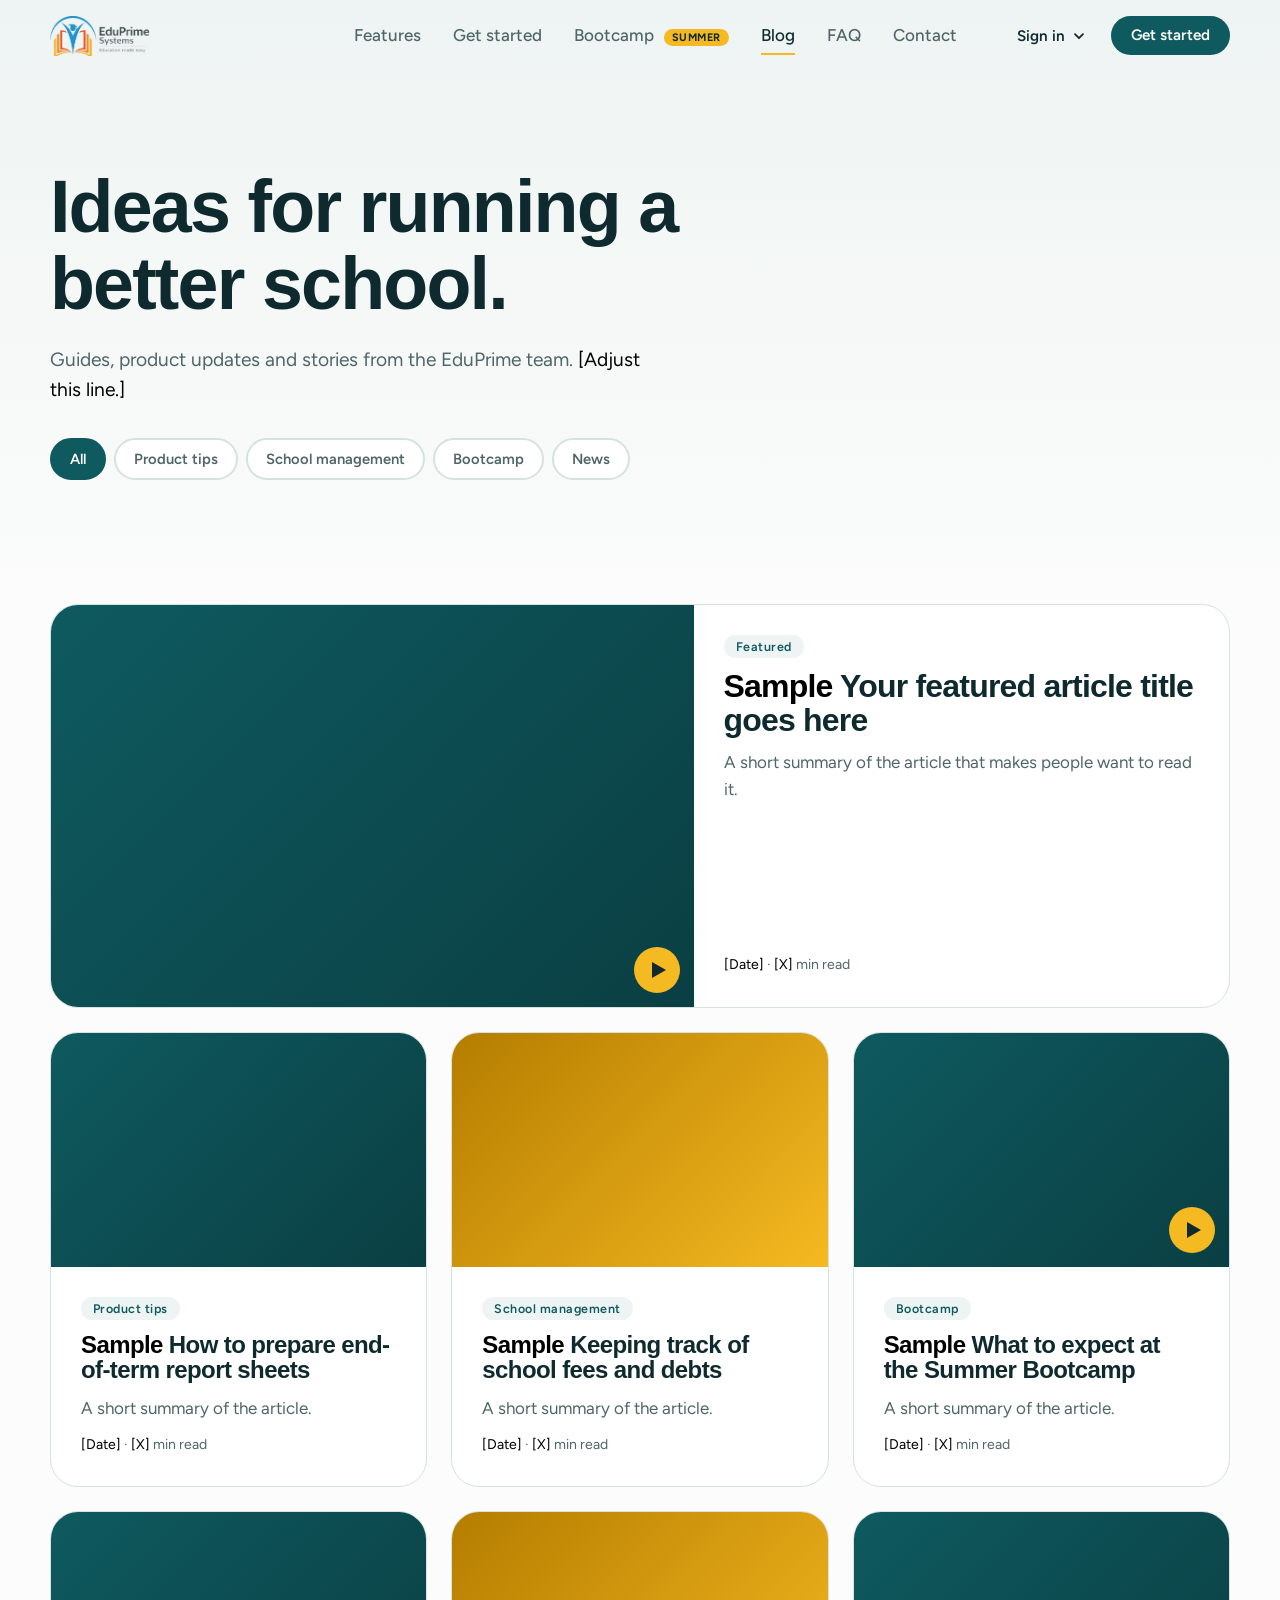
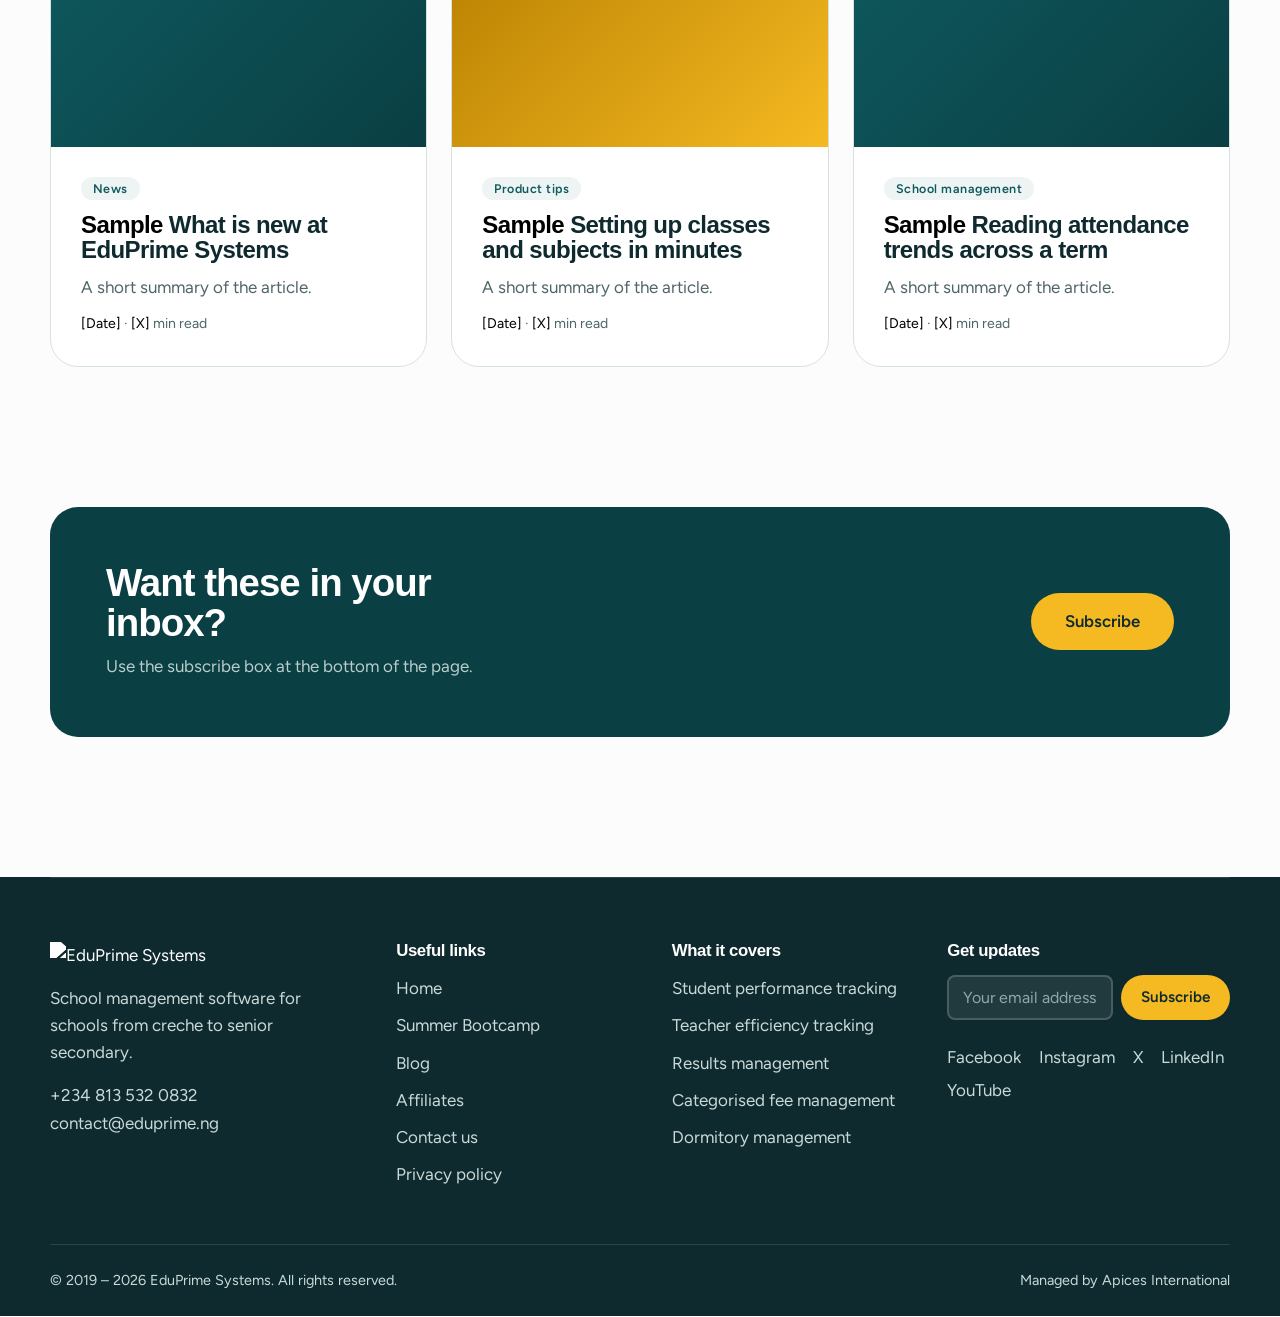
==== blog/index.html @ 41869738 "feat: add Summer Bootcamp and Blog, with single-page navigation Builds on the initial redesign. This" ====
<!DOCTYPE html>
<html lang="en">
<head>
  <meta charset="UTF-8" />
  <meta name="viewport" content="width=device-width, initial-scale=1, viewport-fit=cover" />
  <title>Blog | EduPrime Systems</title>
  <link rel="icon" type="image/png" sizes="150x120" href="../assets/img/favicon.png" />
  <link rel="apple-touch-icon" href="../assets/img/favicon.png" />
  <meta name="description" content="Guides, news and stories from EduPrime Systems, school management software for Nigerian schools." />
  <meta name="theme-color" content="#0F2A2E" />
  <script>document.documentElement.classList.add("js");</script>

  <link rel="preconnect" href="https://fonts.googleapis.com" />
  <link rel="preconnect" href="https://fonts.gstatic.com" crossorigin />
  <link href="https://fonts.googleapis.com/css2?family=Figtree:wght@400;500;600&display=swap" rel="stylesheet" />
  <link rel="stylesheet" href="../css/styles.css" />
  <link rel="stylesheet" href="../css/sections.css" />
</head>
<body>
  <a class="skip-link" href="#main">Skip to content</a>
  <div class="scroll-progress" aria-hidden="true"><i id="scroll-bar"></i></div>

  <svg width="0" height="0" style="position:absolute" aria-hidden="true">
    <symbol id="i-check" viewBox="0 0 20 20"><path d="M4 10.5l4 4 8-9" fill="none" stroke="currentColor" stroke-width="2.2" stroke-linecap="round" stroke-linejoin="round"/></symbol>
    <symbol id="i-arrow" viewBox="0 0 20 20"><path d="M4 10h12M11 5l5 5-5 5" fill="none" stroke="currentColor" stroke-width="2" stroke-linecap="round" stroke-linejoin="round"/></symbol>
    <symbol id="i-person" viewBox="0 0 120 120"><circle cx="60" cy="42" r="22" fill="currentColor"/><path d="M16 112c0-26 20-42 44-42s44 16 44 42z" fill="currentColor"/></symbol>
  </svg>

  <header class="site-header" id="top">
    <div class="container nav">
      <a class="brand" href="../" aria-label="EduPrime Systems home">
        <!-- Tip: save the logo into /assets/img/ and point this at the local copy -->
        <img src="/assets/img/logo.png" alt="EduPrime Systems" height="40" />
      </a>

      <button class="nav-toggle" aria-expanded="false" aria-controls="primary-nav" aria-label="Open menu">
        <span></span><span></span><span></span>
      </button>

      <nav id="primary-nav" class="primary-nav" aria-label="Main">
        <ul class="nav-links">
          <li><a href="../#features">Features</a></li>
          <li><a href="../#setup">Get started</a></li>
          <li><a href="../summer-bootcamp/">Bootcamp <span class="nav-pill">Summer</span></a></li>
          <li><a href="../blog/" aria-current="page">Blog</a></li>
          <li><a href="../#faq">FAQ</a></li>
          <li><a href="../#contact-us">Contact</a></li>
        </ul>

        <div class="nav-actions">
          <div class="dropdown">
            <button class="dropdown-toggle" aria-expanded="false" aria-haspopup="true">
              Sign in
              <svg width="12" height="12" viewBox="0 0 12 12" aria-hidden="true"><path d="M2 4.2l4 4 4-4" fill="none" stroke="currentColor" stroke-width="1.8" stroke-linecap="round" stroke-linejoin="round"/></svg>
            </button>
            <ul class="dropdown-menu" hidden>
              <!-- TODO: replace the "#" links with your real staff and student login URLs -->
              <li><a href="#">Staff</a></li>
              <li><a href="#">Student</a></li>
              <li><a href="https://eduprime.ng/login">Affiliate</a></li>
            </ul>
          </div>
          <a class="btn btn-primary btn-sm" data-magnetic href="https://eduprime.ng/school-register">Get started</a>
        </div>
      </nav>
    </div>
  </header>

  <main id="main" data-page="blog">
    <section class="page-hero mist">
      <div class="container">
        <h1>Ideas for running a better school.</h1>
        <p class="lead">Guides, product updates and stories from the EduPrime team. <mark class="tbc">[Adjust this line.]</mark></p>

        <!-- Categories are placeholders. Keep data-filter values equal to each card's data-category. -->
        <div class="filters" role="group" aria-label="Filter articles">
          <button class="filter-chip" type="button" data-filter="all" aria-pressed="true">All</button>
          <button class="filter-chip" type="button" data-filter="tips" aria-pressed="false">Product tips</button>
          <button class="filter-chip" type="button" data-filter="management" aria-pressed="false">School management</button>
          <button class="filter-chip" type="button" data-filter="bootcamp" aria-pressed="false">Bootcamp</button>
          <button class="filter-chip" type="button" data-filter="news" aria-pressed="false">News</button>
        </div>
      </div>
    </section>

    <section class="section" style="padding-top: 0;">
      <div class="container">
        <div class="featured" data-reveal>
          <article class="post-card post-card--lead" data-cursor="Read">
      <div class="post-media">
        <img src="../assets/img/blog/post-1.jpg" alt="" loading="lazy" width="800" height="500" /><span class="badge-video" aria-hidden="true"></span>
      </div>
      <div class="post-body">
        <span class="tag-pill">Featured</span>
        <h3><a href="sample-post/"><mark class="tbc">Sample</mark> Your featured article title goes here</a></h3>
        <p class="post-excerpt">A short summary of the article that makes people want to read it.</p>
        <p class="post-meta"><mark class="tbc">[Date]</mark> &middot; <mark class="tbc">[X]</mark> min read</p>
      </div>
    </article>
        </div>

        <div class="post-grid">
          <article class="post-card" data-category="tips" data-cursor="Read">
      <div class="post-media">
        <img src="../assets/img/blog/post-2.jpg" alt="" loading="lazy" width="800" height="500" />
      </div>
      <div class="post-body">
        <span class="tag-pill">Product tips</span>
        <h3><a href="sample-post/"><mark class="tbc">Sample</mark> How to prepare end-of-term report sheets</a></h3>
        <p class="post-excerpt">A short summary of the article.</p>
        <p class="post-meta"><mark class="tbc">[Date]</mark> &middot; <mark class="tbc">[X]</mark> min read</p>
      </div>
    </article>
          <article class="post-card" data-category="management" data-cursor="Read">
      <div class="post-media">
        <img src="../assets/img/blog/post-3.jpg" alt="" loading="lazy" width="800" height="500" />
      </div>
      <div class="post-body">
        <span class="tag-pill">School management</span>
        <h3><a href="sample-post/"><mark class="tbc">Sample</mark> Keeping track of school fees and debts</a></h3>
        <p class="post-excerpt">A short summary of the article.</p>
        <p class="post-meta"><mark class="tbc">[Date]</mark> &middot; <mark class="tbc">[X]</mark> min read</p>
      </div>
    </article>
          <article class="post-card" data-category="bootcamp" data-cursor="Read">
      <div class="post-media">
        <img src="../assets/img/blog/post-4.jpg" alt="" loading="lazy" width="800" height="500" /><span class="badge-video" aria-hidden="true"></span>
      </div>
      <div class="post-body">
        <span class="tag-pill">Bootcamp</span>
        <h3><a href="sample-post/"><mark class="tbc">Sample</mark> What to expect at the Summer Bootcamp</a></h3>
        <p class="post-excerpt">A short summary of the article.</p>
        <p class="post-meta"><mark class="tbc">[Date]</mark> &middot; <mark class="tbc">[X]</mark> min read</p>
      </div>
    </article>
          <article class="post-card" data-category="news" data-cursor="Read">
      <div class="post-media">
        <img src="../assets/img/blog/post-5.jpg" alt="" loading="lazy" width="800" height="500" />
      </div>
      <div class="post-body">
        <span class="tag-pill">News</span>
        <h3><a href="sample-post/"><mark class="tbc">Sample</mark> What is new at EduPrime Systems</a></h3>
        <p class="post-excerpt">A short summary of the article.</p>
        <p class="post-meta"><mark class="tbc">[Date]</mark> &middot; <mark class="tbc">[X]</mark> min read</p>
      </div>
    </article>
          <article class="post-card" data-category="tips" data-cursor="Read">
      <div class="post-media">
        <img src="../assets/img/blog/post-6.jpg" alt="" loading="lazy" width="800" height="500" />
      </div>
      <div class="post-body">
        <span class="tag-pill">Product tips</span>
        <h3><a href="sample-post/"><mark class="tbc">Sample</mark> Setting up classes and subjects in minutes</a></h3>
        <p class="post-excerpt">A short summary of the article.</p>
        <p class="post-meta"><mark class="tbc">[Date]</mark> &middot; <mark class="tbc">[X]</mark> min read</p>
      </div>
    </article>
          <article class="post-card" data-category="management" data-cursor="Read">
      <div class="post-media">
        <img src="../assets/img/blog/post-7.jpg" alt="" loading="lazy" width="800" height="500" />
      </div>
      <div class="post-body">
        <span class="tag-pill">School management</span>
        <h3><a href="sample-post/"><mark class="tbc">Sample</mark> Reading attendance trends across a term</a></h3>
        <p class="post-excerpt">A short summary of the article.</p>
        <p class="post-meta"><mark class="tbc">[Date]</mark> &middot; <mark class="tbc">[X]</mark> min read</p>
      </div>
    </article>
        </div>
        <p class="empty-note" hidden>No articles in this category yet. Check back soon.</p>
      </div>
    </section>

    <section class="section" style="padding-top: 0;">
      <div class="container">
        <div class="cta-band" data-reveal>
          <div>
            <h2>Want these in your inbox?</h2>
            <p>Use the subscribe box at the bottom of the page.</p>
          </div>
          <a class="btn btn-accent btn-lg" data-magnetic href="#finale">Subscribe</a>
        </div>
      </div>
    </section>
  </main>

  <footer class="site-footer" id="finale">
    <div class="container footer-grid">
      <div class="footer-brand">
        <img src="https://eduprime.ng/assets/img/logo-small.png" alt="EduPrime Systems" height="36" />
        <p>School management software for schools from creche to senior secondary.</p>
        <p><a href="tel:+2348135320832">+234 813 532 0832</a><br /><a href="mailto:contact@eduprime.ng">contact@eduprime.ng</a></p>
      </div>

      <nav aria-label="Useful links">
        <h4>Useful links</h4>
        <ul>
          <li><a href="../">Home</a></li>
          <li><a href="../summer-bootcamp/">Summer Bootcamp</a></li>
          <li><a href="../blog/">Blog</a></li>
          <li><a href="../#affiliates">Affiliates</a></li>
          <li><a href="../#contact-us">Contact us</a></li>
          <li><a href="#">Privacy policy</a></li>
        </ul>
      </nav>

      <nav aria-label="Features">
        <h4>What it covers</h4>
        <ul>
          <li><a href="../#features">Student performance tracking</a></li>
          <li><a href="../#features">Teacher efficiency tracking</a></li>
          <li><a href="../#features">Results management</a></li>
          <li><a href="../#features">Categorised fee management</a></li>
          <li><a href="../#features">Dormitory management</a></li>
        </ul>
      </nav>

      <div>
        <h4>Get updates</h4>
        <form class="newsletter" id="newsletter" novalidate>
          <label class="sr-only" for="n-email">Email address</label>
          <input id="n-email" type="email" placeholder="Your email address" autocomplete="email" required />
          <button class="btn btn-accent btn-sm" type="submit">Subscribe</button>
        </form>
        <ul class="social">
          <!-- TODO: add your real social profile URLs -->
          <li><a href="#">Facebook</a></li>
          <li><a href="#">Instagram</a></li>
          <li><a href="#">X</a></li>
          <li><a href="#">LinkedIn</a></li>
          <li><a href="#">YouTube</a></li>
        </ul>
      </div>
    </div>

    <div class="container footer-base">
      <p>&copy; 2019 &ndash; <span id="year">2026</span> EduPrime Systems. All rights reserved.</p>
      <p>Managed by <a href="tel:+2348135320832">Apices International</a></p>
    </div>
  </footer>

  <div class="toast" id="toast" role="status" aria-live="polite"></div>

  <script src="../js/app.js"></script>
</body>
</html>
---- css/styles.css ----
:root {
  --ink: #0f2a2e;
  --teal: #0e5a5f;
  --teal-deep: #0a3f43;
  --pencil: #f5b921;
  --pencil-dark: #d99d0a;
  --paper: #fbfcfb;
  --mist: #eef4f3;
  --line: #d6e2e0;
  --muted: #4f6568;
  --ok: #1f8a5b;
  --part: #e0a100;
  --owe: #c2415d;

  --font-display: Arial, "Helvetica Neue", Helvetica, "Liberation Sans", sans-serif;
  --font-body: "Figtree", "Segoe UI", system-ui, sans-serif;

  --r-sm: 8px;
  --r-md: 16px;
  --r-lg: 28px;
  --header-h: 72px;
  --ease: cubic-bezier(.2, .7, .2, 1);
}

/*  Base  */
*, *::before, *::after { box-sizing: border-box; }
html { scroll-behavior: smooth; scroll-padding-top: calc(var(--header-h) + 16px); }
body {
  margin: 0; font-family: var(--font-body); font-size: 1.0625rem; line-height: 1.6;
  color: var(--ink); background: var(--paper); -webkit-font-smoothing: antialiased; overflow-x: hidden;
}
html.js:not(.is-ready) body { overflow: hidden; }
img { max-width: 100%; height: auto; display: block; }
a { color: inherit; }
h1, h2, h3, h4 { font-family: var(--font-display); line-height: 1.05; margin: 0; letter-spacing: -0.025em; }
h1 { font-size: clamp(2.8rem, 7.4vw, 6rem); font-weight: 800; }
h2 { font-size: clamp(2rem, 4.6vw, 3.4rem); font-weight: 700; }
h3 { font-size: 1.35rem; font-weight: 700; }
p { margin: 0; }
ul { margin: 0; padding: 0; list-style: none; }

.container { width: min(1180px, 100% - clamp(40px, 8vw, 80px)); margin-inline: auto; }
.sr-only { position: absolute; width: 1px; height: 1px; overflow: hidden; clip: rect(0 0 0 0); white-space: nowrap; }
.skip-link { position: absolute; left: 16px; top: -60px; z-index: 300; background: var(--ink); color: #fff; padding: 10px 16px; border-radius: var(--r-sm); }
.skip-link:focus { top: 12px; }
:focus-visible { outline: 3px solid var(--pencil); outline-offset: 3px; border-radius: 4px; }

.lead { font-size: 1.2rem; color: var(--muted); max-width: 54ch; margin-top: 22px; }
.eyebrow { font: 600 .82rem var(--font-body); letter-spacing: .14em; text-transform: uppercase; color: var(--teal); margin-bottom: 16px; }
.eyebrow-light { color: var(--pencil); }

/*  Buttons & links  */
.btn {
  display: inline-flex; align-items: center; justify-content: center; gap: 10px;
  padding: 14px 26px; border-radius: 999px; border: 2px solid transparent;
  font: 600 1rem/1 var(--font-body); text-decoration: none; cursor: pointer; will-change: transform;
  transition: background-color .25s ease, color .25s ease, border-color .25s ease, box-shadow .25s ease;
}
.btn-sm { padding: 10px 18px; font-size: .95rem; }
.btn-lg { padding: 18px 32px; font-size: 1.05rem; }
.btn-primary { background: var(--teal); color: #fff; }
.btn-primary:hover { background: var(--teal-deep); box-shadow: 0 12px 28px -8px rgba(14, 90, 95, .55); }
.btn-ghost { border-color: var(--line); color: var(--ink); background: #fff; }
.btn-ghost:hover { border-color: var(--teal); color: var(--teal); }
.btn-accent { background: var(--pencil); color: var(--ink); }
.btn-accent:hover { background: var(--pencil-dark); }
.btn-arrow { transition: transform .3s var(--ease); }
.btn:hover .btn-arrow { transform: translateX(4px); }
.text-link, .inline-link { color: var(--teal); font-weight: 600; text-underline-offset: 4px; }
.text-link { display: inline-block; margin-top: 24px; }
.text-link-light { color: var(--pencil); }

/*  Loader  */
.loader { display: none; }
html.js .loader {
  display: grid; place-items: center; position: fixed; inset: 0; z-index: 500;
  background: var(--teal-deep); color: #fff; transition: transform .9s var(--ease) .1s;
}
html.is-ready .loader { transform: translateY(-100%); pointer-events: none; }
.loader-inner { text-align: center; }
.loader-word { font: 800 clamp(2.4rem, 8vw, 4.4rem) var(--font-display); letter-spacing: -0.03em; overflow: hidden; display: flex; justify-content: center; }
.loader-word span { display: inline-block; animation: wordUp .8s var(--ease) both; }
.loader-word span:last-child { color: var(--pencil); animation-delay: .1s; }
.loader-count { margin-top: 12px; font: 600 1rem var(--font-body); color: #9fc2c0; font-variant-numeric: tabular-nums; }
@keyframes wordUp { from { transform: translateY(110%); } to { transform: none; } }

/*  Scroll progress and section rail  */
.scroll-progress { position: fixed; inset: 0 0 auto 0; height: 3px; z-index: 120; }
.scroll-progress i { display: block; height: 100%; width: 100%; background: var(--pencil); transform: scaleX(0); transform-origin: left; }

.rail { position: fixed; right: 22px; top: 50%; transform: translateY(-50%); z-index: 80; }
.rail ul { display: grid; gap: 4px; }
.rail a { position: relative; display: grid; place-items: center; width: 24px; height: 24px; text-decoration: none; }
.rail a::before { content: ""; width: 8px; height: 8px; border-radius: 50%; background: var(--ink); opacity: .25; transition: transform .3s var(--ease), opacity .3s ease, background-color .3s ease; }
.rail a::after {
  content: attr(data-label); position: absolute; right: 30px; padding: 5px 11px; border-radius: 999px; white-space: nowrap;
  background: var(--ink); color: #fff; font: 500 .8rem var(--font-body); opacity: 0; transform: translateX(8px); pointer-events: none;
  transition: opacity .25s ease, transform .25s var(--ease);
}
.rail a:hover::before { opacity: .7; }
.rail a:hover::after, .rail a:focus-visible::after { opacity: 1; transform: none; }
.rail a.is-active::before { opacity: 1; transform: scale(1.7); background: var(--teal); }
.rail.on-dark a::before { background: #fff; }
.rail.on-dark a::after { background: #fff; color: var(--ink); }
.rail.on-dark a.is-active::before { background: var(--pencil); }

/*  Header  */
.site-header {
  position: fixed; top: 0; left: 0; right: 0; z-index: 100; height: var(--header-h);
  transition: transform .5s var(--ease), background-color .3s ease, box-shadow .3s ease, backdrop-filter .3s ease;
}
.site-header.is-scrolled { background: rgba(251, 252, 251, .82); backdrop-filter: blur(14px); box-shadow: 0 1px 0 var(--line); }
.site-header.is-hidden { transform: translateY(-100%); }
.nav { height: 100%; display: flex; align-items: center; justify-content: space-between; gap: 24px; }
.brand img { height: 40px; width: auto; }
.primary-nav { display: flex; align-items: center; gap: 32px; }
.nav-links { display: flex; gap: 4px; }
.nav-links a { position: relative; display: block; padding: 8px 14px; text-decoration: none; font-weight: 500; color: var(--muted); transition: color .2s ease; }
.nav-links a::after { content: ""; position: absolute; left: 14px; right: 14px; bottom: 3px; height: 2px; background: var(--pencil); transform: scaleX(0); transform-origin: left; transition: transform .35s var(--ease); }
.nav-links a:hover, .nav-links a.is-active { color: var(--ink); }
.nav-links a:hover::after, .nav-links a.is-active::after { transform: scaleX(1); }
.nav-actions { display: flex; align-items: center; gap: 12px; }

.dropdown { position: relative; }
.dropdown-toggle { display: inline-flex; align-items: center; gap: 8px; cursor: pointer; padding: 10px 14px; border: 0; background: none; border-radius: 999px; font: 600 .95rem var(--font-body); color: var(--ink); }
.dropdown-toggle:hover { background: var(--mist); }
.dropdown-toggle svg { transition: transform .2s ease; }
.dropdown-toggle[aria-expanded="true"] svg { transform: rotate(180deg); }
.dropdown-menu { position: absolute; right: 0; top: calc(100% + 8px); min-width: 180px; padding: 6px; background: #fff; border: 1px solid var(--line); border-radius: var(--r-md); box-shadow: 0 16px 40px rgba(15, 42, 46, .14); animation: pop .25s var(--ease); }
.dropdown-menu[hidden] { display: none; }
.dropdown-menu a { display: block; padding: 10px 14px; border-radius: var(--r-sm); text-decoration: none; font-weight: 500; }
.dropdown-menu a:hover { background: var(--mist); color: var(--teal); }
@keyframes pop { from { opacity: 0; transform: translateY(-6px) scale(.98); } to { opacity: 1; transform: none; } }

.nav-toggle { display: none; width: 44px; height: 44px; border: 0; border-radius: 12px; background: var(--mist); cursor: pointer; flex-direction: column; align-items: center; justify-content: center; gap: 5px; }
.nav-toggle span { width: 20px; height: 2px; background: var(--ink); border-radius: 2px; transition: transform .25s ease, opacity .2s ease; }
.nav-toggle[aria-expanded="true"] span:nth-child(1) { transform: translateY(7px) rotate(45deg); }
.nav-toggle[aria-expanded="true"] span:nth-child(2) { opacity: 0; }
.nav-toggle[aria-expanded="true"] span:nth-child(3) { transform: translateY(-7px) rotate(-45deg); }

/*  Motion primitives  */
/* Hero words: wrapped by JS */
.split-words .w { display: inline-block; overflow: hidden; vertical-align: top; padding-bottom: .12em; margin-bottom: -.12em; }
.split-words .w > span { display: inline-block; transform: translateY(110%); transition: transform 1s var(--ease); transition-delay: calc(var(--i) * 70ms + .25s); }
html.is-ready .split-words .w > span { transform: none; }
html:not(.js) .split-words .w > span { transform: none; }

html.js .reveal-on-load { opacity: 0; transform: translateY(26px); transition: opacity .9s ease, transform .9s var(--ease); }
html.is-ready .reveal-on-load { opacity: 1; transform: none; }
html.is-ready .hero-copy .lead.reveal-on-load { transition-delay: .75s; }
html.is-ready .hero-actions.reveal-on-load { transition-delay: .9s; }
html.is-ready .hero-note.reveal-on-load { transition-delay: 1s; }
html.is-ready .scroll-cue.reveal-on-load { transition-delay: 1.1s; }
html.is-ready .stage.reveal-on-load { transition-delay: 1.15s; transition-duration: 1.2s; }

html.js [data-reveal] { opacity: 0; transform: translateY(32px); transition: opacity .8s ease, transform .9s var(--ease); transition-delay: var(--d, 0ms); }
html.js [data-reveal].is-in { opacity: 1; transform: none; }

/*  Hero  */
.hero { padding-top: calc(var(--header-h) + clamp(40px, 8vw, 96px)); padding-bottom: clamp(40px, 6vw, 80px); background: linear-gradient(180deg, var(--mist) 0%, var(--paper) 100%); overflow: hidden; }
.hero-copy { text-align: center; }
.hero-copy h1 { max-width: 18ch; margin-inline: auto; }
.hero-copy .lead { margin-inline: auto; margin-top: 28px; }
.hero-actions { display: flex; flex-wrap: wrap; justify-content: center; gap: 14px; margin-top: 40px; }
.hero-note { margin-top: 18px; font-size: .95rem; color: var(--muted); }
.scroll-cue { display: inline-flex; gap: 8px; margin-top: 36px; text-decoration: none; font-weight: 600; color: var(--teal); }
.scroll-cue span { display: inline-block; animation: bob 1.8s ease-in-out infinite; }
@keyframes bob { 0%, 100% { transform: translateY(0); } 50% { transform: translateY(5px); } }

/* Device stage */
.stage { position: relative; margin-top: clamp(40px, 6vw, 72px); padding-bottom: 24px; perspective: 1400px; }
.stage-glow { position: absolute; inset: 10% 8% 0; background: radial-gradient(closest-side, rgba(14, 90, 95, .28), transparent 70%); filter: blur(30px); }
.laptop, .phone, .chip { transform: translate3d(0, calc(var(--py, 0) * 1px), 0); }
.laptop { position: relative; width: min(860px, 88%); margin-inline: auto; transform-style: preserve-3d; transition: transform .25s ease-out; transform: translate3d(0, calc(var(--py, 0) * -.3px), 0) rotateX(var(--rx, 0deg)) rotateY(var(--ry, 0deg)); }
.laptop-screen { background: #0b1d20; padding: 12px 12px 14px; border-radius: 18px 18px 6px 6px; box-shadow: 0 40px 80px -30px rgba(10, 63, 67, .55); }
.laptop-base { height: 14px; margin-inline: -4%; background: linear-gradient(#cdd9d7, #aebdba); border-radius: 0 0 18px 18px; }
.ui { display: grid; grid-template-columns: 56px 1fr; background: #fff; border-radius: 8px; overflow: hidden; aspect-ratio: 16 / 9.5; }
.ui-side { background: var(--teal-deep); display: grid; align-content: start; justify-items: center; gap: 14px; padding-top: 14px; }
.ui-logo { width: 26px; height: 26px; border-radius: 8px; background: var(--pencil); margin-bottom: 8px; }
.ui-side i { width: 22px; height: 22px; border-radius: 6px; background: rgba(255, 255, 255, .14); }
.ui-side i.is-on { background: rgba(255, 255, 255, .5); }
.ui-main { padding: clamp(10px, 2vw, 22px); display: grid; gap: clamp(8px, 1.6vw, 16px); align-content: start; text-align: left; }
.ui-top { display: flex; justify-content: space-between; align-items: center; font-size: clamp(.7rem, 1.4vw, .95rem); }
.ui-top b { font-family: var(--font-display); }
.ui-top span { color: var(--muted); font-size: .72em; }
.ui-kpis { display: grid; grid-template-columns: repeat(3, 1fr); gap: clamp(6px, 1.2vw, 12px); }
.ui-kpis div { background: var(--mist); border-radius: 10px; padding: clamp(6px, 1.2vw, 12px); }
.ui-kpis small { display: block; font-size: clamp(.55rem, 1vw, .75rem); color: var(--muted); }
.ui-kpis b { font: 800 clamp(.85rem, 2.2vw, 1.6rem) var(--font-display); }
.ui-chart p { font-size: clamp(.55rem, 1vw, .75rem); color: var(--muted); margin-bottom: 6px; }
.ui-chart ul { display: grid; grid-template-columns: repeat(6, 1fr); gap: clamp(6px, 1.4vw, 14px); align-items: end; height: clamp(50px, 11vw, 120px); }
.ui-chart li { height: 100%; display: flex; flex-direction: column; justify-content: flex-end; gap: 4px; font-size: clamp(.5rem, .9vw, .7rem); color: var(--muted); text-align: center; }
.ui-chart li i { display: block; height: var(--h); background: var(--teal); border-radius: 6px 6px 0 0; transform: scaleY(0); transform-origin: bottom; transition: transform 1s var(--ease); }
.ui-chart li:nth-child(even) i { background: var(--pencil); }
.stage.is-live .ui-chart li i { transform: none; }
.ui-chart li:nth-child(2) i { transition-delay: .08s; } .ui-chart li:nth-child(3) i { transition-delay: .16s; }
.ui-chart li:nth-child(4) i { transition-delay: .24s; } .ui-chart li:nth-child(5) i { transition-delay: .32s; } .ui-chart li:nth-child(6) i { transition-delay: .4s; }

.phone { position: absolute; right: 4%; bottom: 0; width: clamp(120px, 20vw, 220px); transform: translate3d(0, calc(var(--py, 0) * -.7px), 0); }
.phone-screen { background: #fff; border: 7px solid #0b1d20; border-radius: 28px; padding: 30px 14px 16px; box-shadow: 0 30px 60px -20px rgba(10, 63, 67, .6); text-align: left; animation: floaty 6s ease-in-out infinite; }
.phone-notch { position: absolute; top: 9px; left: 50%; width: 34%; height: 8px; margin-left: -17%; background: #0b1d20; border-radius: 6px; }
.ph-title { font-size: clamp(.6rem, 1.1vw, .8rem); color: var(--muted); }
.ph-big { font: 800 clamp(1rem, 2.4vw, 1.7rem) var(--font-display); letter-spacing: -0.02em; margin: 2px 0 8px; }
.ph-bar { height: 7px; background: var(--mist); border-radius: 6px; overflow: hidden; margin-bottom: 12px; }
.ph-bar i { display: block; height: 100%; width: 77%; background: var(--teal); border-radius: inherit; transform: scaleX(0); transform-origin: left; transition: transform 1.2s var(--ease) .5s; }
.stage.is-live .ph-bar i { transform: none; }
.ph-list { display: grid; gap: 7px; font-size: clamp(.55rem, 1vw, .78rem); }
.ph-list li { display: flex; align-items: center; gap: 6px; }
.ph-list b { margin-left: auto; font-family: var(--font-display); }
.dot { width: 8px; height: 8px; border-radius: 50%; flex: none; }
.dot-ok { background: var(--ok); } .dot-part { background: var(--part); } .dot-owe { background: var(--owe); }

.chip { position: absolute; display: flex; align-items: center; gap: 10px; background: #fff; border: 1px solid var(--line); border-radius: 14px; padding: 10px 14px; text-align: left; box-shadow: 0 18px 40px -16px rgba(10, 63, 67, .35); animation: floaty 5s ease-in-out infinite; }
.chip b { display: block; font-size: .85rem; line-height: 1.2; }
.chip small { font-size: .74rem; color: var(--muted); }
.chip-ico { width: 34px; height: 34px; border-radius: 10px; display: grid; place-items: center; background: var(--teal); color: #fff; font: 800 .95rem var(--font-display); }
.chip-ico-y { background: var(--pencil); color: var(--ink); }
.chip-a { left: 1%; top: 22%; transform: translate3d(0, calc(var(--py, 0) * -.5px), 0); }
.chip-b { left: 8%; bottom: 14%; animation-delay: -2s; transform: translate3d(0, calc(var(--py, 0) * -.9px), 0); }
@keyframes floaty { 0%, 100% { translate: 0 0; } 50% { translate: 0 -10px; } }

/*  Sections  */
.section { padding-block: clamp(80px, 11vw, 140px); }
.section-tint { background: var(--mist); }
.section-dark { background: var(--ink); color: #fff; }
.section-dark .lead { color: #b9cdcc; }
.section-head { margin-bottom: clamp(36px, 5vw, 64px); }
.split { display: grid; grid-template-columns: 1fr 1fr; gap: clamp(32px, 7vw, 96px); align-items: start; }
.split-wide { grid-template-columns: 1fr 1.05fr; align-items: center; }
.split-faq { grid-template-columns: .8fr 1.2fr; }
.split-faq > div:first-child { position: sticky; top: calc(var(--header-h) + 24px); }
.split-faq .btn { margin-top: 28px; }

/*  Personas (stacked) */
.personas { display: grid; gap: 32px; padding-bottom: 8px; }
.persona {
  position: sticky; top: calc(var(--header-h) + 20px + var(--i) * 22px);
  display: grid; grid-template-columns: 1.25fr 1fr; gap: 24px; align-items: center;
  background: var(--tone); border: 1px solid rgba(15, 42, 46, .08); border-radius: var(--r-lg);
  padding: clamp(28px, 5vw, 56px); min-height: 380px; box-shadow: 0 -12px 30px -18px rgba(15, 42, 46, .25);
}
.persona h3 { font-size: clamp(1.6rem, 3vw, 2.2rem); }
.quote { margin-top: 12px; font: 500 1.25rem/1.35 var(--font-display); color: var(--teal-deep); }
.pains { margin-top: 24px; display: grid; gap: 8px; }
.pains li { position: relative; padding-left: 26px; color: var(--muted); }
.pains li::before { content: "\2013"; position: absolute; left: 4px; color: var(--owe); font-weight: 700; }
.with { margin-top: 28px; padding: 16px 20px; background: rgba(255, 255, 255, .7); border-radius: var(--r-md); }
.with b { display: block; font: 700 .78rem var(--font-body); letter-spacing: .12em; text-transform: uppercase; color: var(--teal); margin-bottom: 4px; }
.persona-art { position: relative; justify-self: center; width: min(280px, 100%); aspect-ratio: 1; display: grid; place-items: center; background: rgba(255, 255, 255, .55); border-radius: 50%; transition: transform .6s var(--ease); }
.persona:hover .persona-art { transform: rotate(-4deg) scale(1.03); }
.person { width: 62%; height: 62%; color: var(--teal); }
.badge { position: absolute; right: 6%; top: 10%; width: 64px; height: 64px; display: grid; place-items: center; border-radius: 50%; background: var(--pencil); color: var(--ink); font: 800 1.5rem var(--font-display); box-shadow: 0 12px 24px -10px rgba(15, 42, 46, .4); animation: floaty 4.5s ease-in-out infinite; }

/*  Setup story  */
.story { background: var(--ink); color: #fff; }
.story-track { position: relative; height: 420vh; }
.story-sticky { position: sticky; top: 0; height: 100vh; display: grid; align-items: center; overflow: hidden; }
.story-grid { display: grid; grid-template-columns: 1fr 1fr; gap: clamp(32px, 6vw, 88px); align-items: center; padding-top: var(--header-h); }
.story .eyebrow { color: var(--pencil); }
.story-tabs { display: flex; gap: 22px; margin-bottom: 34px; flex-wrap: wrap; }
.story-tabs button { position: relative; padding: 0 0 10px; border: 0; background: none; cursor: pointer; font: 600 .82rem var(--font-body); letter-spacing: .14em; color: #7f9d9b; transition: color .3s ease; }
.story-tabs button i { position: absolute; left: 0; bottom: 0; height: 2px; width: 100%; background: var(--pencil); transform: scaleX(0); transform-origin: left; }
.story-tabs button[aria-current="true"] { color: #fff; }
.story-tabs button[aria-current="true"] i { transform: scaleX(var(--p, 1)); }
.story-tabs button:hover { color: #fff; }
.story-texts { position: relative; display: grid; margin-bottom: 36px; }
.story-text { grid-area: 1 / 1; opacity: 0; transform: translateY(24px); pointer-events: none; transition: opacity .5s ease, transform .7s var(--ease); }
.story-text.is-active { opacity: 1; transform: none; pointer-events: auto; }
.story-no { font: 700 .95rem var(--font-body); letter-spacing: .14em; color: var(--pencil); margin-bottom: 16px; }
.story .lead { color: #b9cdcc; }
.story-right { position: relative; display: grid; min-height: 380px; }
.story-panel { grid-area: 1 / 1; display: grid; align-items: center; opacity: 0; transform: translateY(40px) scale(.96); transition: opacity .5s ease, transform .8s var(--ease); pointer-events: none; }
.story-panel.is-active { opacity: 1; transform: none; }

.mock-card { background: #fff; color: var(--ink); border-radius: var(--r-lg); padding: clamp(22px, 3.4vw, 36px); box-shadow: 0 40px 80px -30px rgba(0, 0, 0, .6); }
.mock-h { font: 700 1.25rem var(--font-display); margin-bottom: 18px; }
.mock-field { padding: 12px 14px; border: 2px solid var(--line); border-radius: var(--r-sm); margin-bottom: 12px; }
.mock-field small { display: block; font-size: .75rem; color: var(--muted); }
.mock-btn { display: inline-flex; align-items: center; gap: 8px; margin-top: 8px; padding: 12px 20px; background: var(--teal); color: #fff; border-radius: 999px; font-weight: 600; }
.mock-rows li { display: grid; grid-template-columns: 1.1fr 1fr auto; gap: 12px; align-items: center; padding: 14px 0; border-bottom: 1px solid var(--line); }
.mock-rows li:last-child { border-bottom: 0; }
.mock-rows span { color: var(--muted); font-size: .95rem; }
.mock-rows em { font-style: normal; font-weight: 600; font-size: .9rem; color: var(--teal); }
.tag { padding: 4px 12px; border-radius: 999px; font-size: .8rem !important; }
.tag-ok { background: #dcf1e7; color: var(--ok) !important; }
.tag-part { background: #fbefc7; color: #8a6600 !important; }
.tag-owe { background: #f8dde3; color: var(--owe) !important; }

/*  Feature index  */
.index { border-top: 1px solid var(--line); }
.index li { border-bottom: 1px solid var(--line); }
.index-row {
  position: relative; display: grid; grid-template-columns: 90px 1fr 1.4fr 24px; gap: 24px; align-items: center;
  padding: 30px 8px; text-decoration: none; overflow: hidden; isolation: isolate; transition: padding .4s var(--ease), color .3s ease;
}
.index-row::before { content: ""; position: absolute; inset: 0; z-index: -1; background: var(--teal); transform: scaleY(0); transform-origin: bottom; transition: transform .45s var(--ease); }
.index-row:hover, .index-row:focus-visible { color: #fff; padding-inline: 28px; }
.index-row:hover::before, .index-row:focus-visible::before { transform: scaleY(1); }
.index-row .code { font: 600 .85rem var(--font-body); letter-spacing: .1em; color: var(--teal); transition: color .3s ease; }
.index-row .name { font: 700 clamp(1.25rem, 2.6vw, 1.9rem) var(--font-display); letter-spacing: -0.02em; }
.index-row .desc { color: var(--muted); transition: color .3s ease; }
.index-row svg { justify-self: end; transition: transform .4s var(--ease); }
.index-row:hover .code { color: var(--pencil); }
.index-row:hover .desc { color: #d3e4e2; }
.index-row:hover svg { transform: translateX(6px); }
.index-more { display: grid; grid-template-rows: 0fr; transition: grid-template-rows .6s var(--ease); }
.index-more > .index { overflow: hidden; border-top: 0; min-height: 0; }
.index-more.is-open { grid-template-rows: 1fr; }
.index-actions { margin-top: 36px; text-align: center; }

/*  Principles  */
.principles li { display: grid; grid-template-columns: 1.1fr 1fr; gap: 24px; align-items: baseline; padding: clamp(22px, 3.4vw, 40px) 0; border-bottom: 1px solid #cddbd9; opacity: calc(.22 + var(--lit, 0) * .78); transition: opacity .15s linear; }
.principles h3 { font-size: clamp(1.6rem, 4vw, 3rem); }
.principles p { color: var(--muted); font-size: 1.1rem; max-width: 40ch; }

/*  Calculator  */
.fineprint { margin-top: 20px; font-size: .9rem; color: #8fa9a8; max-width: 52ch; }
.calc { background: var(--teal-deep); border-radius: var(--r-lg); padding: clamp(24px, 4vw, 40px); display: grid; gap: 28px; }
.seg { display: inline-flex; width: fit-content; padding: 4px; border-radius: 999px; background: rgba(255, 255, 255, .1); }
.seg button { border: 0; background: none; color: #b9cdcc; padding: 9px 20px; border-radius: 999px; cursor: pointer; font: 600 .92rem var(--font-body); transition: background-color .25s ease, color .25s ease; }
.seg button.is-on { background: var(--pencil); color: var(--ink); }
.calc-big b { display: block; font: 800 clamp(2.2rem, 5.4vw, 3.8rem)/1 var(--font-display); letter-spacing: -0.03em; color: var(--pencil); font-variant-numeric: tabular-nums; }
.calc-big span { color: #b9cdcc; font-size: .95rem; }
.calc-field label { display: flex; justify-content: space-between; gap: 16px; font-weight: 500; margin-bottom: 12px; }
.calc-field output { font: 700 1.05rem var(--font-display); color: var(--pencil); }
.calc input[type="range"] { -webkit-appearance: none; appearance: none; width: 100%; height: 8px; border-radius: 999px; cursor: pointer; background: linear-gradient(to right, var(--pencil) var(--p, 0%), rgba(255, 255, 255, .18) var(--p, 0%)); }
.calc input[type="range"]::-webkit-slider-thumb { -webkit-appearance: none; width: 24px; height: 24px; border-radius: 50%; background: #fff; border: 4px solid var(--pencil); transition: transform .2s ease; }
.calc input[type="range"]:active::-webkit-slider-thumb { transform: scale(1.2); }
.calc input[type="range"]::-moz-range-thumb { width: 18px; height: 18px; border-radius: 50%; background: #fff; border: 4px solid var(--pencil); }

/*  Accordion  */
.accordion { border-top: 1px solid var(--line); }
.acc-item { border-bottom: 1px solid var(--line); }
.acc-btn { width: 100%; text-align: left; padding: 26px 40px 26px 0; position: relative; cursor: pointer; border: 0; background: none; font: 600 1.2rem var(--font-body); color: var(--ink); transition: color .2s ease, padding .3s var(--ease); }
.acc-btn:hover { color: var(--teal); padding-left: 8px; }
.acc-btn::before, .acc-btn::after { content: ""; position: absolute; right: 6px; top: 50%; width: 16px; height: 2px; background: var(--teal); transition: transform .3s var(--ease); }
.acc-btn::after { transform: rotate(90deg); }
.acc-item.is-open .acc-btn::after { transform: rotate(0deg); }

.acc-panel { display: grid; grid-template-rows: 0fr; transition: grid-template-rows .4s var(--ease); }
.acc-panel > div { overflow: hidden; min-height: 0; }
.acc-panel p { padding-bottom: 26px; color: var(--muted); max-width: 60ch; }
.acc-item.is-open .acc-panel { grid-template-rows: 1fr; }

/*  Contact  */
.contact-list { margin: 36px 0 0; display: grid; gap: 20px; }
.contact-list dt { font-size: .9rem; color: var(--muted); }
.contact-list dd { margin: 2px 0 0; font: 600 1.15rem var(--font-body); }
.contact-list a { text-decoration: none; }
.contact-list a:hover { color: var(--teal); text-decoration: underline; }
.form { background: #fff; border-radius: var(--r-lg); padding: clamp(24px, 4vw, 40px); display: grid; gap: 20px; border: 1px solid var(--line); }
.field { display: grid; gap: 8px; }
.field label { font-weight: 600; font-size: .95rem; }
.field input, .field textarea, .newsletter input { width: 100%; padding: 14px 16px; border: 2px solid var(--line); border-radius: var(--r-sm); font: 1rem var(--font-body); color: var(--ink); background: #fff; transition: border-color .2s ease, box-shadow .2s ease; }
.field textarea { resize: vertical; }
.field input:focus, .field textarea:focus { outline: none; border-color: var(--teal); box-shadow: 0 0 0 4px rgba(14, 90, 95, .12); }
.field.has-error input, .field.has-error textarea { border-color: var(--owe); }
.error { color: var(--owe); font-size: .875rem; }
.form .btn { justify-self: start; }

/*  Final CTA and footer  */
.site-footer { position: relative; background: var(--ink); color: #c9d9d8; overflow: hidden; }
.cta { position: relative; text-align: center; padding-block: clamp(96px, 14vw, 180px) clamp(56px, 8vw, 96px); }
.cta h2 { color: #fff; max-width: 18ch; margin-inline: auto; font-size: clamp(2.2rem, 5.6vw, 4.4rem); position: relative; }
.cta .lead { margin-inline: auto; color: #b9cdcc; position: relative; }
.cta .btn { margin-top: 40px; position: relative; }
.cta-mark { position: absolute; left: 50%; top: 50%; translate: -50% -50%; font: 800 clamp(18rem, 48vw, 42rem)/1 var(--font-display); color: rgba(255, 255, 255, .04); pointer-events: none; user-select: none; transform: translateY(calc(var(--mark, 0) * 1px)); }
.footer-grid { display: grid; grid-template-columns: 1.3fr 1fr 1fr 1.2fr; gap: 40px; padding-top: clamp(40px, 6vw, 64px); border-top: 1px solid rgba(255, 255, 255, .12); }
.footer-brand img { filter: brightness(0) invert(1); margin-bottom: 16px; }
.footer-brand p + p { margin-top: 16px; }
.site-footer h4 { color: #fff; font-size: 1.05rem; margin-bottom: 16px; }
.site-footer li + li { margin-top: 10px; }
.site-footer a { text-decoration: none; color: #c9d9d8; }
.site-footer a:hover { color: var(--pencil); text-decoration: underline; text-underline-offset: 4px; }
.newsletter { display: flex; gap: 8px; }
.newsletter input { background: rgba(255, 255, 255, .08); border-color: rgba(255, 255, 255, .18); color: #fff; padding: 11px 14px; }
.newsletter input::placeholder { color: #8fa9a8; }
.newsletter input:focus { outline: none; border-color: var(--pencil); }
.social { display: flex; flex-wrap: wrap; gap: 6px 18px; margin-top: 24px; }
.social li + li { margin-top: 0; }
.footer-base { display: flex; flex-wrap: wrap; justify-content: space-between; gap: 8px; margin-top: 56px; padding-block: 24px; border-top: 1px solid rgba(255, 255, 255, .12); font-size: .9rem; }

/*  Toast  */
.toast { position: fixed; left: 50%; bottom: 24px; z-index: 400; max-width: calc(100% - 40px); transform: translate(-50%, 24px); opacity: 0; pointer-events: none; background: var(--ink); color: #fff; padding: 14px 22px; border-radius: 999px; font-weight: 500; box-shadow: 0 16px 40px rgba(15, 42, 46, .3); transition: transform .3s ease, opacity .3s ease; }
.toast.is-visible { transform: translate(-50%, 0); opacity: 1; }

/*  Custom cursor (mouse only)  */
.cursor-dot, .cursor-ring { position: fixed; left: 0; top: 0; z-index: 1000; pointer-events: none; border-radius: 50%; opacity: 0; will-change: transform; }
.cursor-dot { width: 8px; height: 8px; margin: -4px 0 0 -4px; background: var(--pencil); }
.cursor-ring {
  width: 44px; height: 44px; margin: -22px 0 0 -22px; border: 1.5px solid var(--teal);
  display: grid; place-items: center; transition: width .35s var(--ease), height .35s var(--ease), margin .35s var(--ease), background-color .3s ease, border-color .3s ease;
}
.cursor-ring span { font: 600 .78rem var(--font-body); color: var(--ink); opacity: 0; transform: scale(.6); transition: opacity .25s ease, transform .35s var(--ease); white-space: nowrap; }
html.cursor-on .cursor-dot, html.cursor-on .cursor-ring { opacity: 1; }
html.cursor-on, html.cursor-on a, html.cursor-on button, html.cursor-on label, html.cursor-on summary { cursor: none; }
html.cursor-on input, html.cursor-on textarea { cursor: text; }
.cursor-ring.is-link { width: 72px; height: 72px; margin: -36px 0 0 -36px; background: rgba(245, 185, 33, .22); border-color: transparent; }
.cursor-ring.is-label { width: 92px; height: 92px; margin: -46px 0 0 -46px; background: var(--pencil); border-color: var(--pencil); }
.cursor-ring.is-label span { opacity: 1; transform: none; }
.cursor-ring.is-text { width: 4px; height: 30px; margin: -15px 0 0 -2px; border-radius: 3px; background: var(--teal); }
.cursor-ring.is-down { transform-origin: center; scale: .8; }
.cursor-ring.on-dark { border-color: #fff; }
.cursor-ring.is-link.on-dark { background: rgba(255, 255, 255, .2); }

/*  Responsive  */
@media (max-width: 1100px) { .rail { display: none; } }

@media (max-width: 1020px) {
  .nav-toggle { display: flex; }
  .primary-nav { position: absolute; left: 0; right: 0; top: var(--header-h); flex-direction: column; align-items: stretch; gap: 16px; padding: 16px 24px 24px; background: var(--paper); border-bottom: 1px solid var(--line); box-shadow: 0 20px 30px rgba(15, 42, 46, .08); display: none; }
  .primary-nav.is-open { display: flex; }
  .nav-links { flex-direction: column; }
  .nav-actions { justify-content: space-between; }
  .dropdown-menu { right: auto; left: 0; }
  .footer-grid { grid-template-columns: 1fr 1fr; }
}

@media (max-width: 900px) {
  .split, .split-wide, .split-faq { grid-template-columns: 1fr; }
  .split-faq > div:first-child { position: static; }
  .persona { grid-template-columns: 1fr; position: static; }
  .persona-art { width: 180px; order: -1; justify-self: start; }
  .badge { width: 48px; height: 48px; font-size: 1.1rem; }

  /* Story: drop the pinned scroll, show every step stacked */
  .story-track { height: auto; }
  .story-sticky { position: static; height: auto; padding-block: 80px; overflow: visible; }
  .story-grid { grid-template-columns: 1fr; padding-top: 0; }
  .story-tabs { display: none; }
  .story-texts { display: block; }
  .story-text, .story-panel { opacity: 1; transform: none; pointer-events: auto; }
  .story-text { margin-bottom: 36px; }
  .story-right { display: block; min-height: 0; }
  .story-panel { margin-bottom: 20px; }
  .story-text .lead { margin-top: 14px; }

  .index-row { grid-template-columns: 70px 1fr 24px; }
  .index-row .desc { display: none; }
  .principles li { grid-template-columns: 1fr; gap: 8px; }
  .phone { right: 1%; }
  .chip-a, .chip-b { display: none; }
}

@media (max-width: 560px) {
  .footer-grid { grid-template-columns: 1fr; }
  .newsletter { flex-direction: column; }
  .hero-actions .btn { width: 100%; }
}

@media (prefers-reduced-motion: reduce) {
  html { scroll-behavior: auto; }
  *, *::before, *::after { animation: none !important; transition-duration: .01ms !important; transition-delay: 0s !important; }
  html.js [data-reveal], html.js .reveal-on-load, .split-words .w > span { opacity: 1 !important; transform: none !important; }
  .principles li { opacity: 1; }
}
---- css/sections.css ----
/* =========================================================
   EduPrime: Summer Bootcamp + Blog sections and pages
   Load AFTER styles.css on every page.
   ========================================================= */

:root {
  --sun: #fdf3d3;
  --sun-deep: #f6dd93;
}

/* ---------- Shared helpers ---------- */
.section-sun { background: var(--sun); }
.section-head--row { display: flex; justify-content: space-between; align-items: flex-end; gap: 24px; flex-wrap: wrap; }
.section-actions { display: flex; flex-wrap: wrap; gap: 12px; margin-top: 40px; }

/* Placeholder marker */
.tbc { background: none; padding: 0; outline: none; }

/* Header: current page link, and the "Summer" pill */
.nav-links a[aria-current="page"] { color: var(--ink); }
.nav-links a[aria-current="page"]::after { transform: scaleX(1); }
.nav-pill { margin-left: 6px; padding: 2px 8px; border-radius: 999px; background: var(--pencil); color: var(--ink); font: 700 .68rem var(--font-body); letter-spacing: .05em; text-transform: uppercase; vertical-align: middle; }

/* ---------- Bootcamp status (one attribute controls all labels) ----------
   Set on <html>:  data-bootcamp="waitlist" | "open" | "closed"
   If the attribute is missing, "waitlist" is shown.                        */
.when { display: none; }
html:not([data-bootcamp]) .when[data-when="waitlist"],
html[data-bootcamp="waitlist"] .when[data-when="waitlist"],
html[data-bootcamp="open"] .when[data-when="open"],
html[data-bootcamp="closed"] .when[data-when="closed"] { display: inline; }

.status { display: inline-flex; align-items: center; gap: 10px; padding: 8px 16px; background: #fff; border: 1px solid rgba(15, 42, 46, .12); border-radius: 999px; font-weight: 600; font-size: .92rem; }
.status i { width: 10px; height: 10px; border-radius: 50%; background: var(--pencil-dark); animation: pulse 2s ease-in-out infinite; }
html[data-bootcamp="open"] .status i { background: var(--ok); }
html[data-bootcamp="closed"] .status i { background: var(--muted); animation: none; }
@keyframes pulse { 0%, 100% { box-shadow: 0 0 0 0 rgba(217, 157, 10, .5); } 50% { box-shadow: 0 0 0 7px rgba(217, 157, 10, 0); } }

/* ---------- Video (thumbnail first, player loads on click) ---------- */
.media-video { position: relative; border-radius: var(--r-lg); overflow: hidden; aspect-ratio: 16 / 9; background: linear-gradient(135deg, var(--teal), var(--teal-deep)); box-shadow: 0 30px 60px -28px rgba(10, 63, 67, .5); }
.video-facade { position: absolute; inset: 0; width: 100%; height: 100%; padding: 0; border: 0; background: none; cursor: pointer; }
.video-facade img { width: 100%; height: 100%; object-fit: cover; transition: transform .8s var(--ease); }
.video-facade:hover img { transform: scale(1.04); }
.play { position: absolute; left: 50%; top: 50%; width: 84px; height: 84px; margin: -42px 0 0 -42px; border-radius: 50%; background: var(--pencil); box-shadow: 0 16px 36px -10px rgba(0, 0, 0, .45); transition: transform .35s var(--ease); }
.play::before { content: ""; position: absolute; left: 50%; top: 50%; margin: -11px 0 0 -7px; border-style: solid; border-width: 11px 0 11px 19px; border-color: transparent transparent transparent var(--ink); }
.video-facade:hover .play { transform: scale(1.1); }
.video-label { position: absolute; left: 18px; bottom: 16px; padding: 8px 14px; border-radius: 999px; background: rgba(15, 42, 46, .8); color: #fff; font-size: .9rem; font-weight: 500; }
.video-frame { position: absolute; inset: 0; width: 100%; height: 100%; border: 0; background: #000; }
img.is-missing { opacity: 0; }

/* ---------- Bootcamp teaser (home) ---------- */
.bc-grid { display: grid; grid-template-columns: 1.4fr 1fr; gap: 28px; align-items: stretch; margin-top: clamp(32px, 5vw, 56px); }
.facts-card { background: #fff; border-radius: var(--r-lg); padding: clamp(24px, 3.4vw, 36px); border: 1px solid rgba(15, 42, 46, .08); display: flex; flex-direction: column; }
.facts-card h3 { font-size: 1.3rem; margin-bottom: 8px; }
.facts-card dl { margin: 0; flex: 1; }
.facts-card dl > div { display: flex; justify-content: space-between; gap: 16px; padding: 14px 0; border-bottom: 1px solid var(--line); }
.facts-card dl > div:last-child { border-bottom: 0; }
.facts-card dt { color: var(--muted); }
.facts-card dd { margin: 0; font-weight: 600; text-align: right; }
.facts-card .btn { margin-top: 20px; width: 100%; }

/* ---------- Photo strip + lightbox ---------- */
.strip-wrap { margin-top: 28px; }
.strip { display: flex; gap: 16px; overflow-x: auto; scroll-snap-type: x mandatory; padding-bottom: 14px; scrollbar-width: thin; scrollbar-color: var(--teal) transparent; }
.strip-item { position: relative; flex: 0 0 clamp(220px, 27vw, 300px); aspect-ratio: 4 / 5; padding: 0; border: 0; border-radius: var(--r-md); overflow: hidden; scroll-snap-align: start; cursor: pointer; background: linear-gradient(160deg, var(--teal), var(--teal-deep)); }
.strip-item:nth-child(even) { background: linear-gradient(160deg, var(--pencil-dark), #b57d00); }
.strip-item img { width: 100%; height: 100%; object-fit: cover; transition: transform .8s var(--ease); }
.strip-item:hover img { transform: scale(1.06); }
.strip-nav { display: flex; justify-content: flex-end; gap: 8px; }
.strip-nav button { width: 46px; height: 46px; display: grid; place-items: center; border-radius: 50%; border: 2px solid rgba(15, 42, 46, .15); background: #fff; color: var(--ink); cursor: pointer; transition: background-color .2s ease, color .2s ease, border-color .2s ease; }
.strip-nav button:hover { background: var(--teal); border-color: var(--teal); color: #fff; }
.strip-nav .prev svg { transform: scaleX(-1); }

.lightbox { border: 0; padding: 0; background: transparent; width: min(1000px, 94vw); max-width: none; max-height: none; overflow: visible; }
.lightbox::backdrop { background: rgba(10, 25, 28, .88); backdrop-filter: blur(4px); }
.lightbox figure { margin: 0; }
.lightbox img { display: block; width: 100%; max-height: 78vh; object-fit: contain; border-radius: 12px; background: #0b1d20; }
.lightbox figcaption { color: #fff; padding: 12px 4px 0; font-size: .95rem; }
.lb-btn { position: absolute; width: 46px; height: 46px; display: grid; place-items: center; border: 0; border-radius: 50%; background: var(--pencil); color: var(--ink); cursor: pointer; font: 700 1.4rem var(--font-body); }
.lb-close { top: -56px; right: 0; }
.lb-prev, .lb-next { top: 50%; margin-top: -23px; }
.lb-prev { left: 10px; } .lb-next { right: 10px; }
/* the lightbox sits above the custom cursor, so restore the system cursor there */
html.cursor-on .lightbox, html.cursor-on .lightbox button { cursor: pointer; }

/* ---------- Blog cards ---------- */
.blog-grid { display: grid; grid-template-columns: 1.4fr 1fr; gap: 24px; margin-top: clamp(32px, 5vw, 56px); }
.post-card { position: relative; display: flex; flex-direction: column; background: #fff; border: 1px solid var(--line); border-radius: var(--r-lg); overflow: hidden; transition: transform .4s var(--ease), box-shadow .4s ease; }
.post-card:hover { transform: translateY(-5px); box-shadow: 0 24px 48px -24px rgba(10, 63, 67, .35); }
.post-card--lead { grid-row: span 2; }
.post-card[hidden] { display: none; }
.post-media { position: relative; aspect-ratio: 16 / 10; overflow: hidden; background: linear-gradient(135deg, var(--teal), var(--teal-deep)); }
.post-card:nth-child(3n+2) .post-media { background: linear-gradient(135deg, #b57d00, var(--pencil)); }
.post-card--lead .post-media { aspect-ratio: 16 / 11; }
.post-media img { width: 100%; height: 100%; object-fit: cover; transition: transform .8s var(--ease); }
.post-card:hover .post-media img { transform: scale(1.05); }
.badge-video { position: absolute; right: 14px; bottom: 14px; width: 46px; height: 46px; border-radius: 50%; background: var(--pencil); }
.badge-video::before { content: ""; position: absolute; left: 50%; top: 50%; margin: -8px 0 0 -5px; border-style: solid; border-width: 8px 0 8px 14px; border-color: transparent transparent transparent var(--ink); }
.post-body { padding: clamp(20px, 3vw, 30px); display: flex; flex-direction: column; gap: 12px; flex: 1; }
.tag-pill { align-self: flex-start; padding: 4px 12px; border-radius: 999px; background: var(--mist); color: var(--teal); font: 600 .78rem var(--font-body); letter-spacing: .04em; }
.post-body h3 { font-size: clamp(1.15rem, 2vw, 1.5rem); }
.post-card--lead h3 { font-size: clamp(1.4rem, 2.6vw, 2rem); }
.post-body h3 a { text-decoration: none; }
.post-body h3 a::after { content: ""; position: absolute; inset: 0; }   /* makes the whole card clickable */
.post-body h3 a:hover { color: var(--teal); }
.post-excerpt { color: var(--muted); }
.post-meta { margin-top: auto; font-size: .88rem; color: var(--muted); }

/* ---------- Inner pages ---------- */
.page-hero { padding: calc(var(--header-h) + clamp(48px, 8vw, 96px)) 0 clamp(48px, 7vw, 88px); }
.page-hero.sun { background: linear-gradient(180deg, var(--sun) 0%, var(--paper) 100%); }
.page-hero.mist { background: linear-gradient(180deg, var(--mist) 0%, var(--paper) 100%); }
.page-hero h1 { font-size: clamp(2.4rem, 6vw, 4.6rem); max-width: 16ch; }
.page-hero .lead { max-width: 52ch; }
.hero-cta { display: flex; flex-wrap: wrap; align-items: center; gap: 14px; margin-top: 36px; }
.quick-facts { display: grid; grid-template-columns: repeat(4, 1fr); gap: 24px; margin: 48px 0 0; padding-top: 28px; border-top: 1px solid rgba(15, 42, 46, .15); }
.quick-facts dt { font-size: .85rem; color: var(--muted); }
.quick-facts dd { margin: 4px 0 0; font: 700 1.15rem var(--font-display); }

.crumb { display: inline-flex; gap: 8px; margin-bottom: 20px; font-weight: 600; color: var(--teal); text-decoration: none; }
.crumb:hover { text-decoration: underline; text-underline-offset: 4px; }

.learn-list { border-top: 1px solid var(--line); }
.learn-list li { display: grid; grid-template-columns: 70px 1fr 1.3fr; gap: 24px; align-items: baseline; padding: 28px 0; border-bottom: 1px solid var(--line); }
.learn-list .no { font: 600 .85rem var(--font-body); letter-spacing: .1em; color: var(--teal); }
.learn-list h3 { font-size: clamp(1.25rem, 2.4vw, 1.8rem); }
.learn-list p { color: var(--muted); }

.format-grid { display: grid; grid-template-columns: 1fr 1fr; gap: 24px; }
.format-card { background: #fff; border: 1px solid var(--line); border-radius: var(--r-lg); padding: clamp(24px, 3.4vw, 40px); }
.format-card h3 { font-size: 1.5rem; margin-bottom: 14px; }
.format-card ul { display: grid; gap: 10px; color: var(--muted); }
.format-card li { position: relative; padding-left: 24px; }
.format-card li::before { content: ""; position: absolute; left: 0; top: .65em; width: 10px; height: 2px; background: var(--pencil-dark); }

.timeline { margin: 0 0 0 8px; border-left: 2px solid var(--line); }
.timeline li { position: relative; padding: 18px 0 18px 32px; }
.timeline li::before { content: ""; position: absolute; left: -9px; top: 26px; width: 16px; height: 16px; border-radius: 50%; background: var(--pencil); border: 3px solid var(--paper); }
.timeline b { display: block; font: 700 1.2rem var(--font-display); }
.timeline span { color: var(--muted); }

.quote-block { max-width: 820px; margin-inline: auto; text-align: center; }
.quote-block blockquote { margin: 0; font: 500 clamp(1.4rem, 3vw, 2.1rem)/1.3 var(--font-display); letter-spacing: -0.01em; color: var(--teal-deep); }
.quote-block figcaption { margin-top: 20px; color: var(--muted); }

.how { display: grid; grid-template-columns: repeat(3, 1fr); gap: 24px; counter-reset: how; }
.how li { counter-increment: how; padding-top: 20px; border-top: 3px solid var(--pencil); }
.how li::before { content: "0" counter(how); display: block; margin-bottom: 10px; font: 700 .9rem var(--font-body); letter-spacing: .12em; color: var(--teal); }
.how h3 { font-size: 1.35rem; margin-bottom: 8px; }
.how p { color: var(--muted); }

.field select { width: 100%; padding: 14px 16px; border: 2px solid var(--line); border-radius: var(--r-sm); font: 1rem var(--font-body); color: var(--ink); background: #fff; }
.field select:focus { outline: none; border-color: var(--teal); box-shadow: 0 0 0 4px rgba(14, 90, 95, .12); }
.field.has-error select { border-color: var(--owe); }

.cta-band { background: var(--teal-deep); color: #fff; border-radius: var(--r-lg); padding: clamp(28px, 5vw, 56px); display: flex; flex-wrap: wrap; align-items: center; justify-content: space-between; gap: 24px; }
.cta-band h2 { font-size: clamp(1.6rem, 3.4vw, 2.4rem); max-width: 20ch; }
.cta-band p { color: #b9cdcc; margin-top: 10px; }

/* ---------- Blog index ---------- */
.filters { display: flex; flex-wrap: wrap; gap: 8px; margin: 32px 0 36px; }
.filter-chip { padding: 10px 18px; border: 2px solid var(--line); border-radius: 999px; background: #fff; cursor: pointer; font: 600 .92rem var(--font-body); color: var(--muted); transition: background-color .2s ease, color .2s ease, border-color .2s ease; }
.filter-chip:hover { border-color: var(--teal); color: var(--teal); }
.filter-chip[aria-pressed="true"] { background: var(--teal); border-color: var(--teal); color: #fff; }
.post-grid { display: grid; grid-template-columns: repeat(auto-fill, minmax(290px, 1fr)); gap: 24px; }
.empty-note { padding: 40px 0; color: var(--muted); }
.empty-note[hidden] { display: none; }
.featured { margin-bottom: 24px; }
.featured .post-card--lead { grid-row: auto; display: grid; grid-template-columns: 1.2fr 1fr; }
.featured .post-media { aspect-ratio: auto; min-height: 320px; }

/* ---------- Article ---------- */
.article { max-width: 740px; margin-inline: auto; }
.article h1 { font-size: clamp(2.2rem, 5vw, 3.6rem); }
.article-meta { display: flex; flex-wrap: wrap; gap: 8px 16px; margin: 20px 0 32px; color: var(--muted); font-size: .95rem; }
.article-cover { margin: 0 0 40px; border-radius: var(--r-lg); overflow: hidden; aspect-ratio: 16 / 9; background: linear-gradient(135deg, var(--teal), var(--teal-deep)); }
.article-cover img { width: 100%; height: 100%; object-fit: cover; }
.prose { font-size: 1.15rem; line-height: 1.8; }
.prose > * + * { margin-top: 1.3em; }
.prose h2 { font-size: 1.9rem; margin-top: 2em; }
.prose a { color: var(--teal); text-underline-offset: 3px; }
.prose ul { list-style: disc; padding-left: 1.3em; }
.prose li + li { margin-top: .4em; }
.prose blockquote { margin-inline: 0; padding: 4px 0 4px 24px; border-left: 4px solid var(--pencil); font: 500 1.4rem/1.45 var(--font-display); color: var(--teal-deep); }
.prose .media-video { margin-block: 2em; }
.related { margin-top: clamp(56px, 8vw, 96px); }
.related h2 { margin-bottom: 28px; font-size: clamp(1.6rem, 3vw, 2.2rem); }

/* ---------- Responsive ---------- */
@media (max-width: 900px) {
  .bc-grid, .blog-grid, .format-grid, .how, .featured .post-card--lead { grid-template-columns: 1fr; }
  .post-card--lead { grid-row: auto; }
  .quick-facts { grid-template-columns: 1fr 1fr; }
  .learn-list li { grid-template-columns: 50px 1fr; }
  .learn-list li p { grid-column: 2; }
  .lb-prev { left: 4px; } .lb-next { right: 4px; }
}
@media (max-width: 560px) {
  .quick-facts { grid-template-columns: 1fr; }
  .play { width: 68px; height: 68px; margin: -34px 0 0 -34px; }
  .hero-cta .btn { width: 100%; }
  .lb-close { top: -52px; }
}

/* =========================================================
   Single-page navigation (app.js)
   ========================================================= */
main { outline: none; }
main.is-leaving { opacity: 0; transform: translateY(10px); transition: opacity .18s ease, transform .18s ease; }
main.page-enter { animation: pageIn .55s var(--ease) both; }
@keyframes pageIn { from { opacity: 0; transform: translateY(18px); } to { opacity: 1; transform: none; } }

/* While the home page animates back in, keep the page scrollable and hide the loader */
html.soft-nav body { overflow: visible !important; }
html.soft-nav .loader { display: none !important; }

/* Final call-to-action now lives inside <main> (so the footer can stay the same on every page) */
.finale { position: relative; background: var(--ink); color: #c9d9d8; overflow: hidden; }
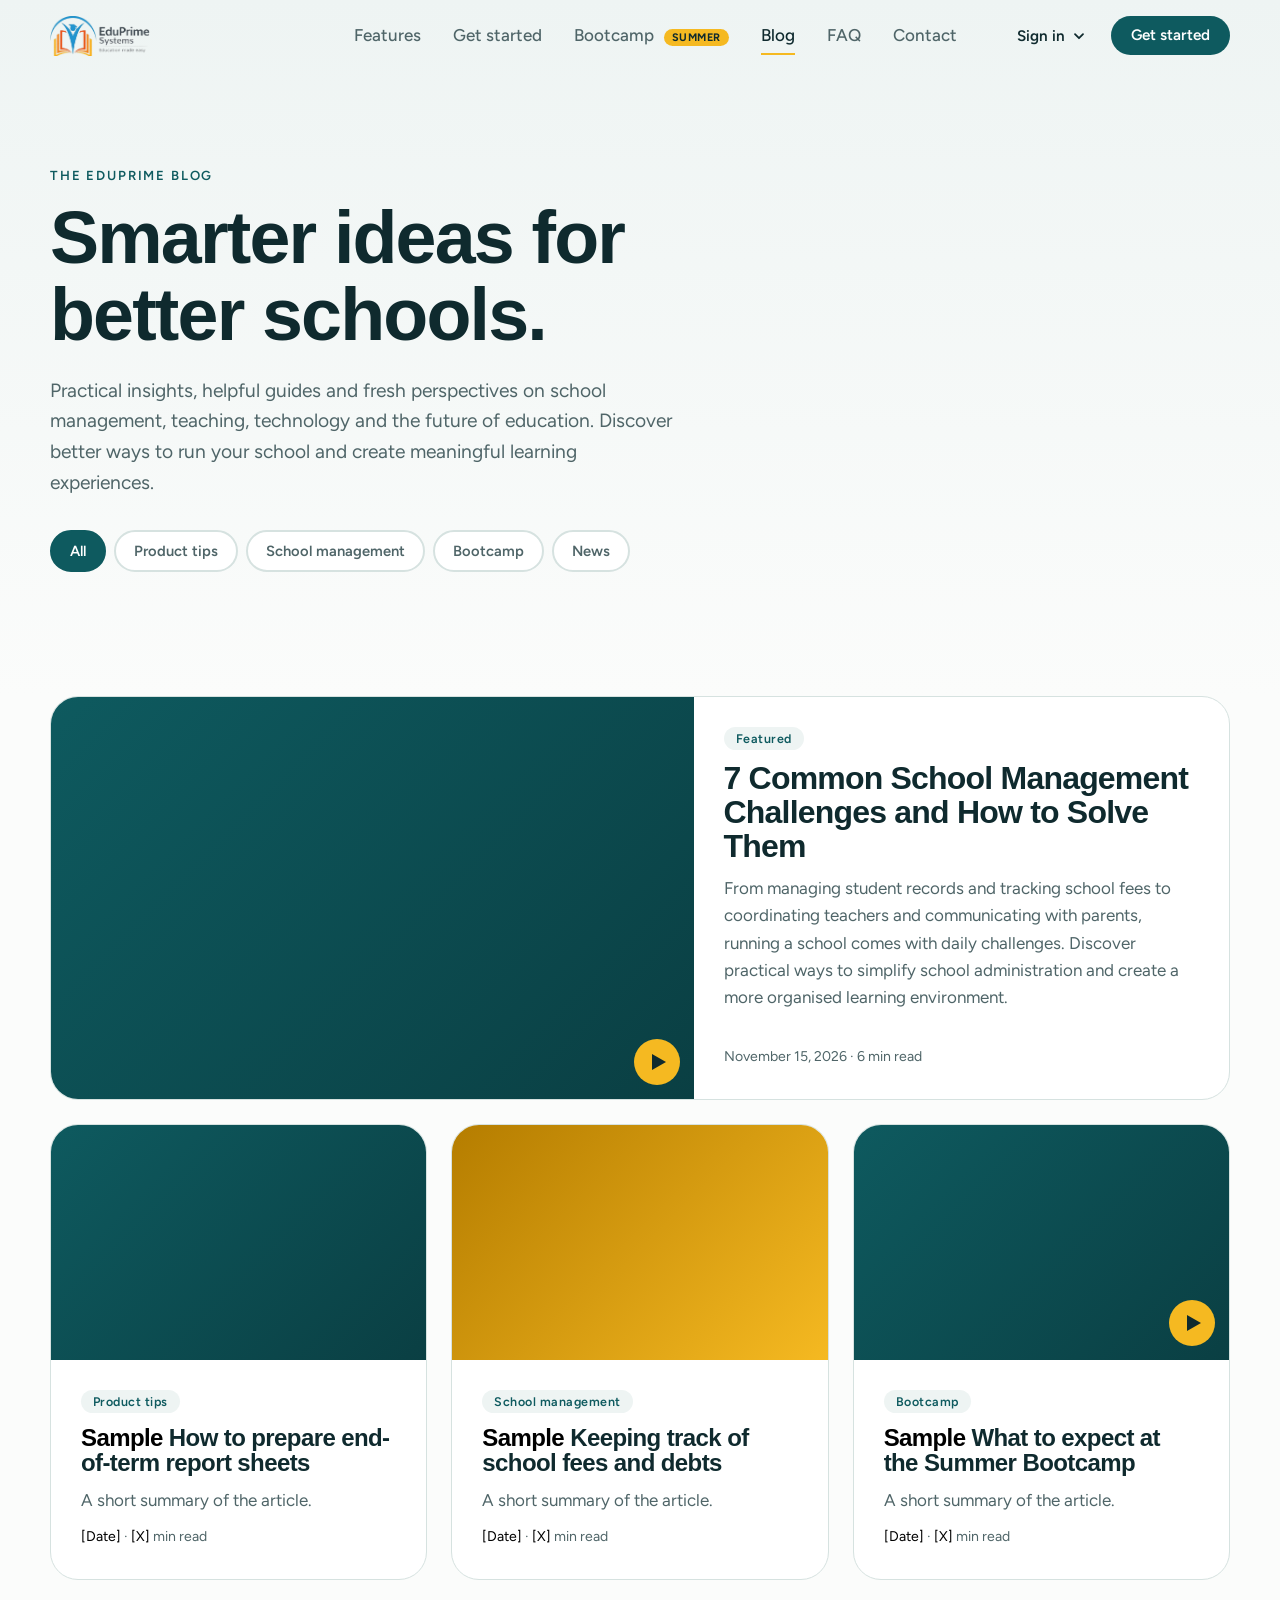
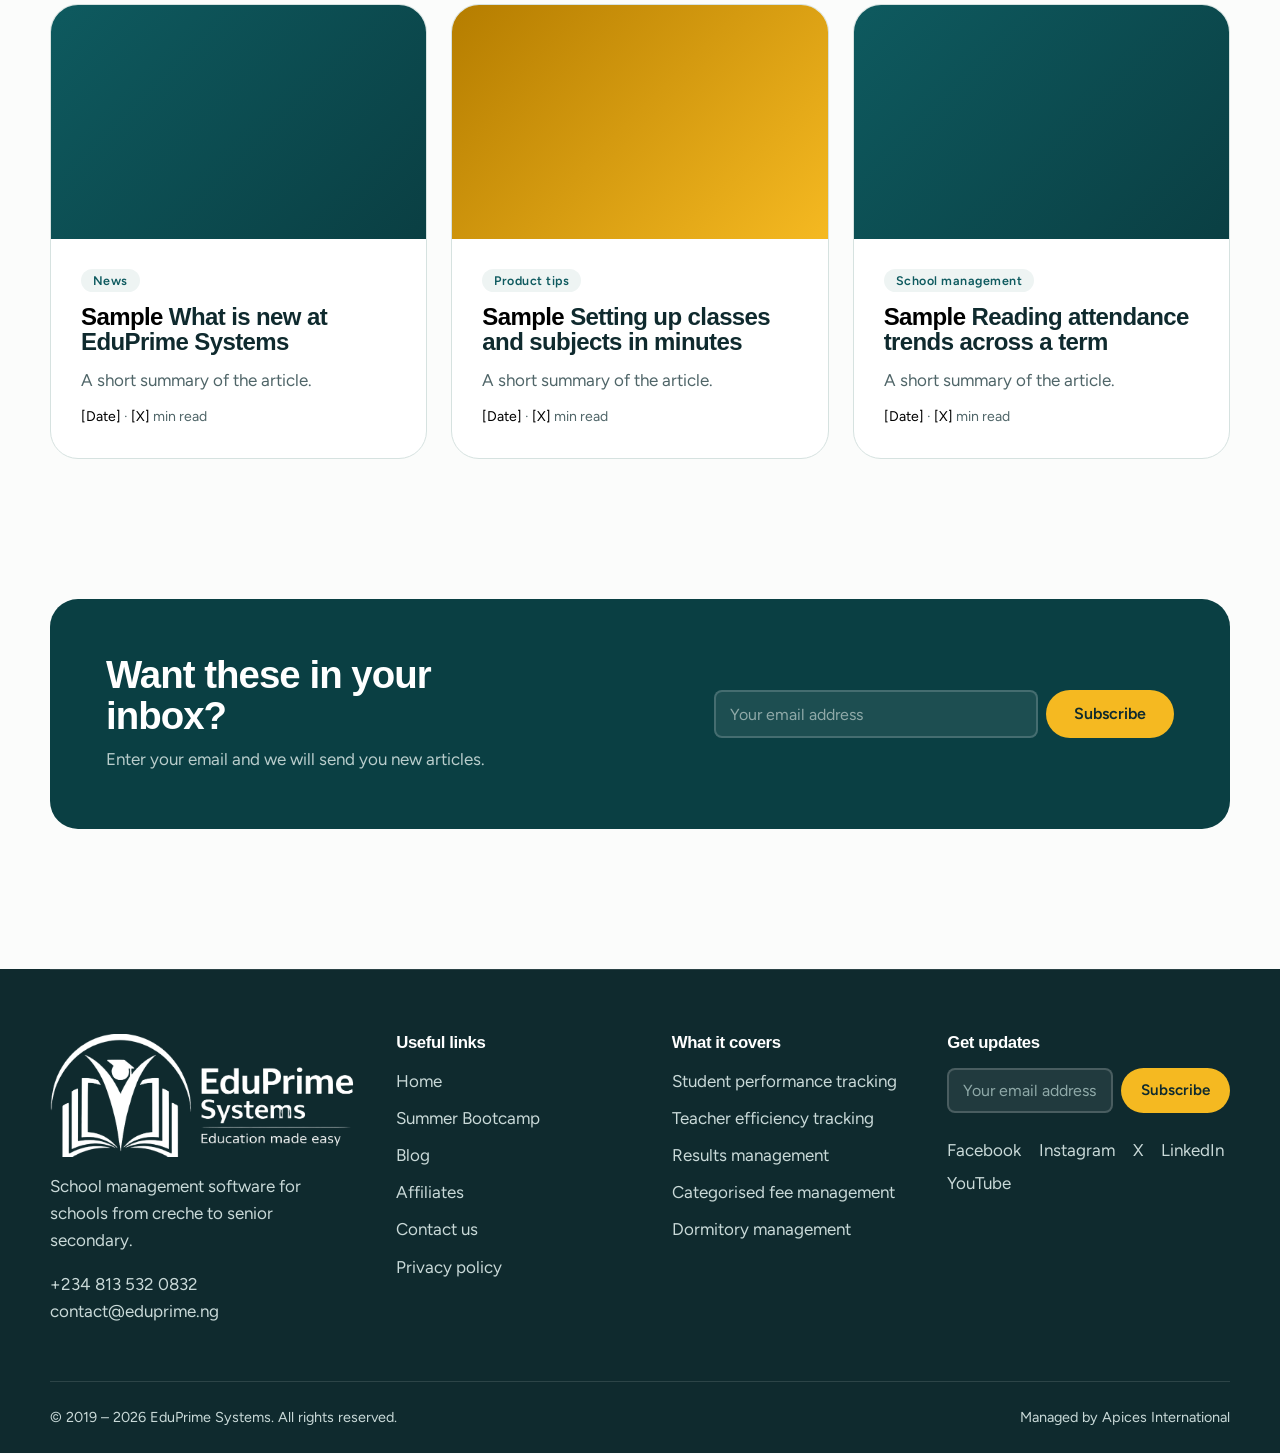
==== commit 7561252d: "fixed Blog Sections" ====
--- a/blog/index.html
+++ b/blog/index.html
@@ -29,7 +29,6 @@
   <header class="site-header" id="top">
     <div class="container nav">
       <a class="brand" href="../" aria-label="EduPrime Systems home">
-        <!-- Tip: save the logo into /assets/img/ and point this at the local copy -->
         <img src="/assets/img/logo.png" alt="EduPrime Systems" height="40" />
       </a>
 
@@ -54,9 +53,8 @@
               <svg width="12" height="12" viewBox="0 0 12 12" aria-hidden="true"><path d="M2 4.2l4 4 4-4" fill="none" stroke="currentColor" stroke-width="1.8" stroke-linecap="round" stroke-linejoin="round"/></svg>
             </button>
             <ul class="dropdown-menu" hidden>
-              <!-- TODO: replace the "#" links with your real staff and student login URLs -->
-              <li><a href="#">Staff</a></li>
-              <li><a href="#">Student</a></li>
+              <!-- TODO: replace the "#" links with our real school and affiliates login URLs -->
+              <li><a href="#">Schools</a></li>
               <li><a href="https://eduprime.ng/login">Affiliate</a></li>
             </ul>
           </div>
@@ -66,13 +64,17 @@
     </div>
   </header>
 
-  <main id="main" data-page="blog">
-    <section class="page-hero mist">
-      <div class="container">
-        <h1>Ideas for running a better school.</h1>
-        <p class="lead">Guides, product updates and stories from the EduPrime team. <mark class="tbc">[Adjust this line.]</mark></p>
-
-        <!-- Categories are placeholders. Keep data-filter values equal to each card's data-category. -->
+<main id="main" data-page="blog">
+  <section class="page-hero mist">
+    <div class="container">
+      <p class="eyebrow">The EduPrime Blog</p>
+      <h1>Smarter ideas for better schools.</h1>
+      <p class="lead">
+        Practical insights, helpful guides and fresh perspectives on school management, teaching, technology and the future of education. Discover better ways to run your school and create meaningful learning experiences.
+      </p>
+
+
+        <!-- These categories are placeholders. We will keep data-filter values equal to each card's data-category. -->
         <div class="filters" role="group" aria-label="Filter articles">
           <button class="filter-chip" type="button" data-filter="all" aria-pressed="true">All</button>
           <button class="filter-chip" type="button" data-filter="tips" aria-pressed="false">Product tips</button>
@@ -91,10 +93,16 @@
         <img src="../assets/img/blog/post-1.jpg" alt="" loading="lazy" width="800" height="500" /><span class="badge-video" aria-hidden="true"></span>
       </div>
       <div class="post-body">
-        <span class="tag-pill">Featured</span>
-        <h3><a href="sample-post/"><mark class="tbc">Sample</mark> Your featured article title goes here</a></h3>
-        <p class="post-excerpt">A short summary of the article that makes people want to read it.</p>
-        <p class="post-meta"><mark class="tbc">[Date]</mark> &middot; <mark class="tbc">[X]</mark> min read</p>
+        <span class="tag-pill">Featured</span> <h3>
+        <a href="school-management-challenges-and-how-to-solve-them/">
+          7 Common School Management Challenges and How to Solve Them
+        </a>
+      </h3> <p class="post-excerpt">
+            From managing student records and tracking school fees to coordinating teachers and communicating with parents, running a school comes with daily challenges. Discover practical ways to simplify school administration and create a more organised learning environment.
+            </p> <p class="post-meta">
+             November 15, 2026 &middot; 6 min read
+            </p>
+
       </div>
     </article>
         </div>
@@ -172,22 +180,25 @@
     </section>
 
     <section class="section" style="padding-top: 0;">
-      <div class="container">
-        <div class="cta-band" data-reveal>
-          <div>
-            <h2>Want these in your inbox?</h2>
-            <p>Use the subscribe box at the bottom of the page.</p>
-          </div>
-          <a class="btn btn-accent btn-lg" data-magnetic href="#finale">Subscribe</a>
-        </div>
-      </div>
-    </section>
-  </main>
+  <div class="container">
+    <div class="cta-band" data-reveal>
+      <div>
+        <h2>Want these in your inbox?</h2>
+        <p>Enter your email and we will send you new articles.</p>
+      </div>
+      <form class="newsletter" data-newsletter novalidate>
+        <label class="sr-only" for="blog-email">Email address</label>
+        <input id="blog-email" type="email" placeholder="Your email address" autocomplete="email" required />
+        <button class="btn btn-accent" type="submit">Subscribe</button>
+      </form>
+    </div>
+  </div>
+</section>
 
   <footer class="site-footer" id="finale">
     <div class="container footer-grid">
       <div class="footer-brand">
-        <img src="https://eduprime.ng/assets/img/logo-small.png" alt="EduPrime Systems" height="36" />
+        <img src="/assets/img/logo.png" alt="EduPrime Systems" height="36" />
         <p>School management software for schools from creche to senior secondary.</p>
         <p><a href="tel:+2348135320832">+234 813 532 0832</a><br /><a href="mailto:contact@eduprime.ng">contact@eduprime.ng</a></p>
       </div>
@@ -235,7 +246,7 @@
 
     <div class="container footer-base">
       <p>&copy; 2019 &ndash; <span id="year">2026</span> EduPrime Systems. All rights reserved.</p>
-      <p>Managed by <a href="tel:+2348135320832">Apices International</a></p>
+      <p>Managed by <a href="tel:+2348039829432">Apices International</a></p>
     </div>
   </footer>
 
--- a/css/sections.css
+++ b/css/sections.css
@@ -216,3 +216,4 @@
 
 /* Final call-to-action now lives inside <main> (so the footer can stay the same on every page) */
 .finale { position: relative; background: var(--ink); color: #c9d9d8; overflow: hidden; }
+.cta-band .newsletter { flex: 1 1 340px; max-width: 460px; }
